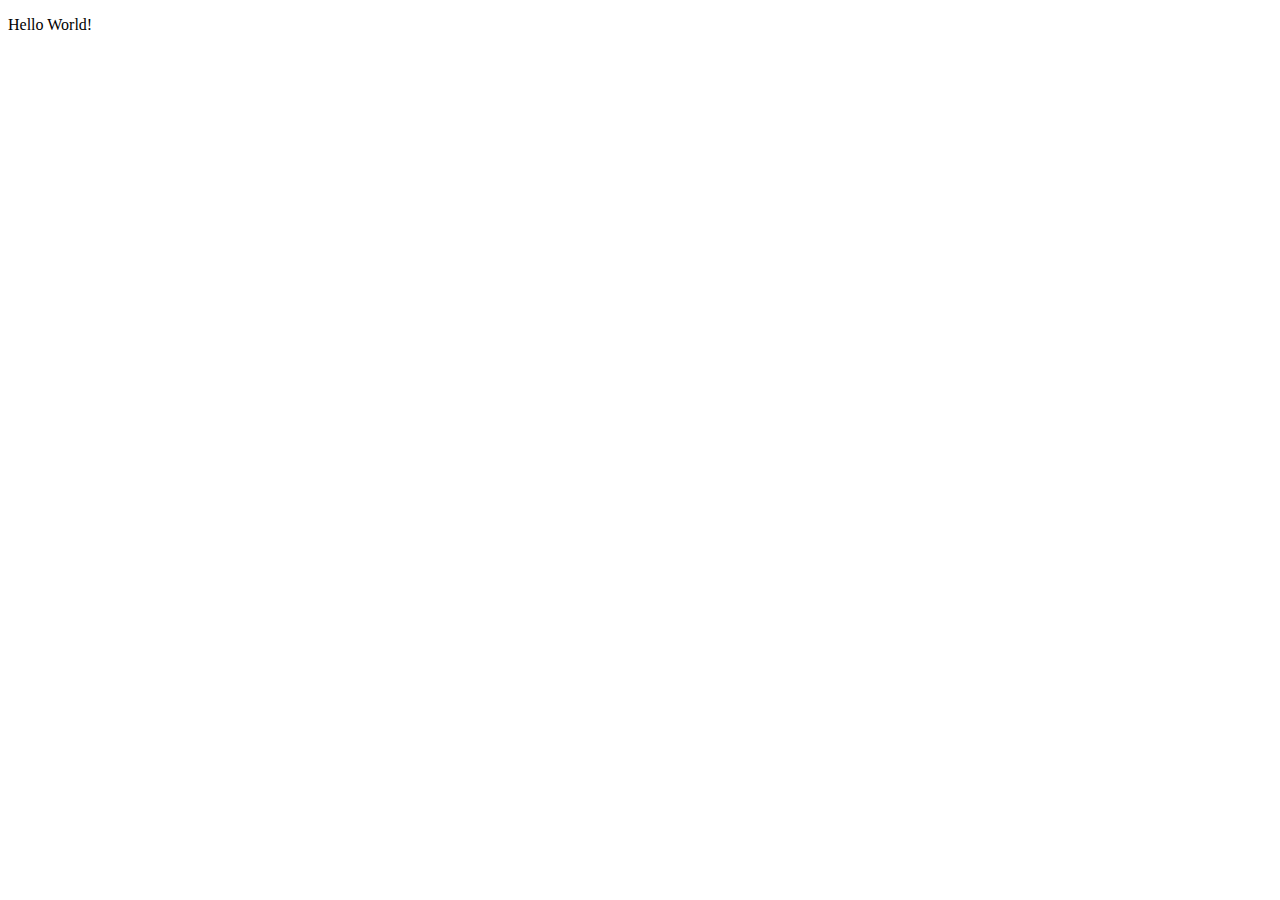
==== blog_post.html @ 4ff0a6c3 "Made changes to index still some part left" ====
<!DOCTYPE html>
<html>
    <head>
        <meta charset="utf-8" />
        <title>Blog Homepage</title>
        <meta name="description" content="Blog-homepage">
        <meta name="author" content="Abhinav Saurav">
        <meta name="viewport" content="width=device-width, initial-scale=1.0">
        
    </head>
    <body>
        <p>Hello World!</p>
    </body>
</html>
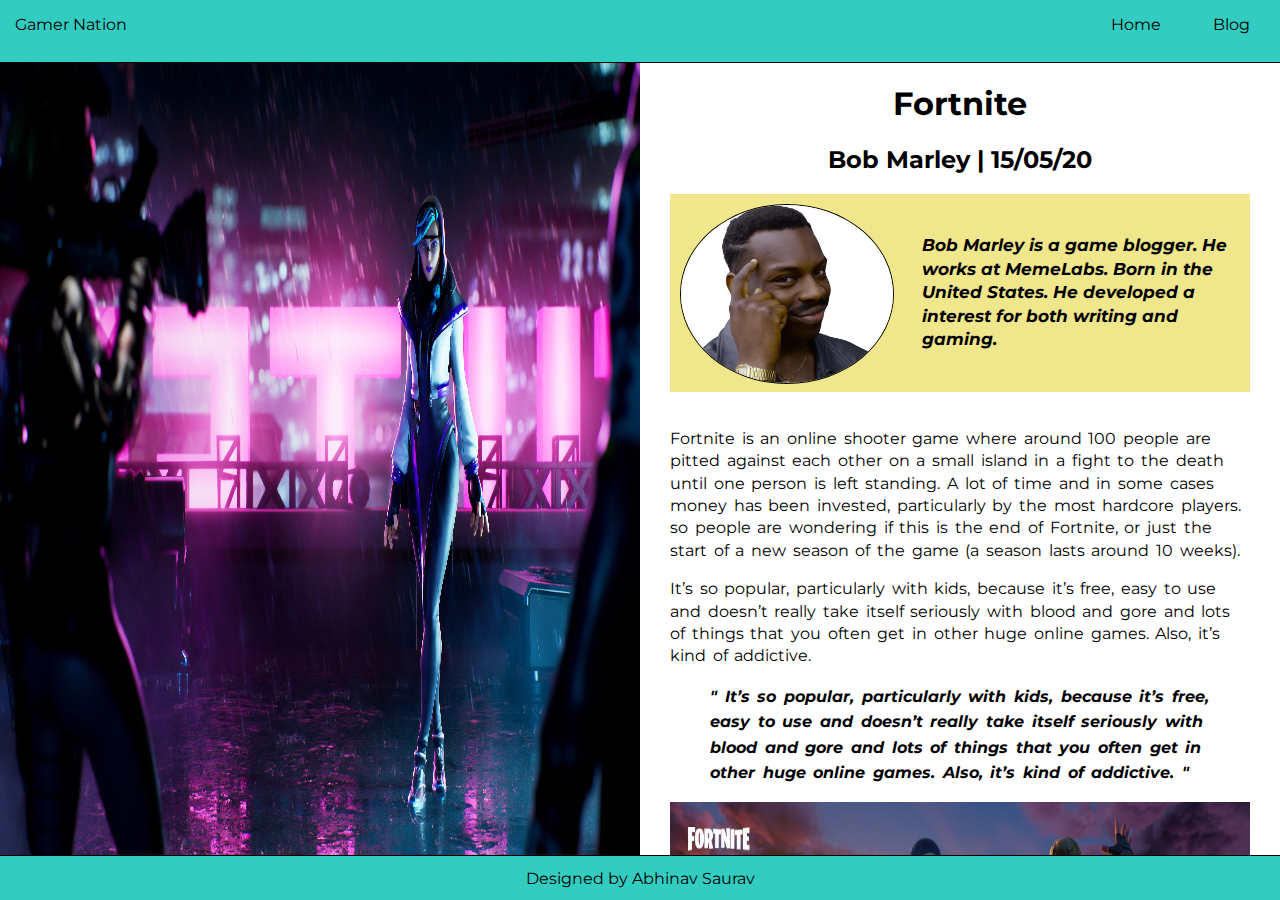
==== commit 1aa885e2: "All Done! Completed Everything" ====
--- a/blog_post.html
+++ b/blog_post.html
@@ -1,14 +1,102 @@
 <!DOCTYPE html>
-<html>
+<html lang="en">
     <head>
         <meta charset="utf-8" />
-        <title>Blog Homepage</title>
-        <meta name="description" content="Blog-homepage">
+        <title>Blog Post</title>
+        <meta name="description" content="Blog-post">
         <meta name="author" content="Abhinav Saurav">
         <meta name="viewport" content="width=device-width, initial-scale=1.0">
-        
+        <link rel="stylesheet" href="css/style.css" />
+        <link rel="stylesheet" href="css/blog_post.css"/>
+        <link href="https://fonts.googleapis.com/css2?family=Montserrat&display=swap" rel="stylesheet">
     </head>
     <body>
-        <p>Hello World!</p>
+        <div class="container box">
+            <header class="header box">
+                <nav>
+                    <div class="head-container">
+                        <div class="head-content1">Gamer Nation</div>
+                        <div class="head-content2">
+                            <a href="index.html">Home</a>
+                        </div>
+                        <div class="head-content3">
+                            <a href="blog_post.html">Blog</a>
+                        </div>
+                    </div>
+                </nav>
+            </header>
+            <div class="nested-container-blog-post box">
+                <div class="game-pic">
+                    <img src="image/fortnite3.jpg" alt="fortnite-pic"/>
+                </div>
+                <div class="game-blog">
+                    <div class="game-blog-header">
+                        <h1>Fortnite</h1>
+                        <h2>Bob Marley | 15/05/20</h2>
+                    </div>
+                    <div class="game-blog-author">
+                        <div class="author-image">
+                            <img src="image/author.jpg" alt="author" />
+                        </div>
+                        <div class="author-data">
+                            <h3>
+                                <p>
+                                    Bob Marley is a game blogger. He works at MemeLabs.
+                                    Born in the United States. He developed a interest for 
+                                    both writing and gaming.
+                                </p>
+                            </h3>
+                        </div>
+                    </div>
+                    <div class="game-blog-content">
+                        <section class="text-content">
+                            <p>
+                                Fortnite is an online shooter game where around 100 people are pitted against each other on a small island in a fight to the death until one person is left standing.
+                                A lot of time and in some cases money has been invested, particularly by the most hardcore players.
+                                so people are wondering if this is the end of Fortnite, or just the start of a new season of the 
+                                game (a season lasts around 10 weeks).
+                            </p>
+                            <p>
+                                It’s so popular, particularly with kids, 
+                                because it’s free, easy to use and doesn’t really take itself seriously with blood and gore and lots of things that you 
+                                often get in other huge online games. Also, it’s kind of addictive.
+                            </p>
+                            <blockquote>
+                                <i>" It’s so popular, particularly with kids, 
+                                because it’s free, easy to use and doesn’t really take itself seriously with blood and gore and lots of things that you 
+                                often get in other huge online games. Also, it’s kind of addictive. "</i>
+                            </blockquote>
+                            <p>
+                                <img src="image/fortnite.jpg" alt="fortnite-bye"/>
+                            </p>
+                            <p>
+                                Epic Games reportedly makes up to about US$300m per month from it. That’s largely from players spending money in the game, on outfits and various items for their characters; as well as from the battle pass system, where people pay at least US$10 (or 950 v-bucks, in the in-game currency) for challenges that allow them to unlock extra content.
+                            </p>
+                            <p>
+                                In terms of how much people invest in the game, it’s less of an issue than loot boxes (where people pay real money for mystery in-game prizes) – but a law firm in Canada recently launched a lawsuit against Epic Games, claiming Fortnite operated in a similar way to slot machines, and was as addictive as cocaine.
+                            </p>
+                            <p>
+                                In July, people competed for US $30m in prize money at the <span>Fortnite world cup</span> – and you’ve probably seen some of the memes for Fortnite without even realising. Do you remember Ted Danson flossing? Yeah that’s Fortnite.
+                            </p>
+                        </section>
+                        <section class="share">
+                            <div id="fb-root"></div>
+                            <script async defer crossorigin="anonymous" src="https://connect.facebook.net/en_US/sdk.js#xfbml=1&version=v7.0"></script>
+                            <div class="fb-share-button same-line" data-href="https://www.facebook.com/" data-layout="button" data-size="small">
+                                <a target="_blank" href="https://www.facebook.com/sharer/sharer.php?u=https%3A%2F%2Fwww.facebook.com%2F&amp;src=sdkpreparse" class="fb-xfbml-parse-ignore">share</a>
+                            </div>
+                            <div class="same-line"><a href="https://twitter.com/share?ref_src=twsrc%5Etfw" class="twitter-share-button" data-show-count="false">Tweet</a>
+                                <script async src="https://platform.twitter.com/widgets.js" charset="utf-8"></script>
+                            </div>
+                            <script src="https://platform.linkedin.com/in.js" type="text/javascript">lang: en_US</script>
+                            <script type="IN/Share" data-url="https://www.linkedin.com"></script>
+                        </section>
+                    </div>
+                </div>
+            </div>    
+            <footer class="footer box">
+                <div class="foot-content disp">Designed by Abhinav Saurav</div>
+            </footer>
+        </div>
     </body>
 </html>--- a/css/style.css
+++ b/css/style.css
@@ -0,0 +1,173 @@
+@import url(header.css);
+@import url(footer.css);
+@import url(textography.css);
+
+body{
+    padding:0;
+    margin:0;
+}
+
+.container{
+    display:grid;
+    grid-template-columns:100%;
+    grid-template-rows:10vh 80vh 10vh;
+    grid-template-areas:
+    "head"
+    "main"
+    "foot"; 
+    
+}
+
+.nested-container{
+    grid-area:main;
+    display:grid;
+    grid-template-columns: 100%;
+    grid-template-rows: 20vh 20vh 20vh 20vh;
+    grid-template-areas:
+        "sbar"
+        "gcard1"
+        "gcard2"
+        "gcard3";
+}
+
+.nested-container-blog-post{
+    grid-area:main;
+    display:grid;
+    grid-template-columns: 100%;
+    grid-template-rows: 20vh 60vh;
+    grid-template-areas: 
+        "pic"
+        "author"
+    ;
+}
+
+img{
+    width:100vw;
+    max-height:100%;
+    height:88vh;
+}
+
+
+.categories{
+    grid-area:sbar;
+    border-left:1px solid black;
+    border-right:1px solid black;
+    background-color: rgb(208, 233, 240);
+    display:flex;
+    flex-direction: column;
+    align-items: stretch;
+    justify-items: center;
+    overflow: auto;
+    text-align: center;
+}
+
+.category{
+    border-bottom:1px solid black;
+    padding: 8px;
+}
+
+.game-fortnite{
+    grid-area:gcard1;
+    background-image: url(../image/fortnite2.png);
+    background-repeat: round;
+    background-size: 100% 100%;
+    display:flex;
+    flex-direction: column;
+    flex-wrap: wrap;
+    border:1px solid rgb(241, 241, 214);
+    justify-content: center;
+    align-items: center;
+    
+}
+
+.game-r6s{
+    grid-area:gcard2;
+    background-image: url(../image/r6s.jpg);
+    background-size: 100% 100%;
+    background-repeat: round;
+    display:flex;
+    flex-direction: column;
+    flex-wrap: wrap;
+    border:1px solid rgb(241, 241, 214);
+    justify-content: center;
+    align-items: center;
+}
+
+.game-minecraft{
+    grid-area:gcard3;
+    background-image: url(../image/minecraft2.jpg);
+    background-size: 100% 100%;
+    background-repeat: round;
+    display:flex;
+    flex-direction: column;
+    flex-wrap: wrap;
+    border:1px solid rgb(241, 241, 214);
+    justify-content: center;
+    align-items: center;
+}
+
+.game-box-text{
+    width: 50%;
+    border:1px solid white;
+    color:white;
+    font-weight: bold;
+    border-radius: 10px;
+    text-align:center;
+    padding:0 10px 0 10px;
+    font-size: 0.5em;
+    padding-bottom:1px;
+}
+
+@media(min-width:900px){
+    .container{
+        display:grid;
+        grid-template-columns:100%;
+        grid-template-rows:7vh 88vh 5vh;
+        grid-template-areas:
+        "head"
+        "main"
+        "foot";
+    }
+ 
+    .nested-container{
+        grid-area:main;
+        display:grid;
+        grid-template-columns:10% 10% 20% 20% 20% 20%;
+        grid-template-rows:44vh 44vh;
+        grid-template-areas:
+        "sbar sbar gcard1 gcard1 gcard1 gcard1"
+        "sbar sbar gcard2 gcard2 gcard3 gcard3";
+    }
+
+    .nested-container-blog-post{
+        grid-area:main;
+        display:grid;
+        grid-template-columns: 50% 50%;
+        grid-template-rows: 88vh;
+        grid-template-areas: 
+            "pic author";
+    }
+    
+    img{
+        max-width:100%;
+        height:88vh;
+    }
+
+    .game-box-text{
+        width: 50%;
+        border:1px solid white;
+        color:white;
+        font-weight: bold;
+        border-radius: 10px;
+        text-align:center;
+        padding:10px;
+        font-size: 1.1em;
+        line-height: 1.2;
+    }
+}
+
+
+.game-box-text:hover{
+    box-shadow: 4px 8px 8px 4px rgba(255, 255, 255, 0.295), 0 6px 20px 0 rgba(255, 255, 255, 0.19);
+    background-color: rgba(0,0,0, 0.4);
+}
--- a/css/blog_post.css
+++ b/css/blog_post.css
@@ -0,0 +1,78 @@
+.game-pic{
+    grid-area:pic;
+}
+
+.game-blog{
+    grid-area:author;
+    display: grid;
+    grid-template-rows: auto 22vh auto;
+    grid-template-columns: 100%;
+    grid-template-areas: 
+        "title"
+        "author"
+        "content";
+    overflow:auto;
+    justify-content: center;
+    padding:0 10px 0 10px;
+    
+}
+.game-blog-header{
+    grid-area: title;
+}
+
+.game-blog-author{
+    grid-area: author;
+    display:grid;
+    grid-template-columns: 40% 60%;
+    grid-template-rows: 100%;
+    grid-template-areas:
+        "img bio";
+    padding:0px 20px 0px 20px;
+    
+
+}
+
+.author-image{
+    grid-area:img;
+    justify-content: center;
+    padding:10px;
+    background-color: khaki;
+}
+
+.author-data{
+    grid-area:bio;
+    display: flex;
+    align-items: center;
+    justify-content: center;
+    padding: 20px;
+    background-color: khaki;
+}
+
+.author-image > img{
+    border:1px solid black;
+    border-radius: 100%;
+    max-width: 100%;
+    max-height: 100%;
+}
+
+.game-blog-content{
+    grid-area: content;
+    padding: 20px 20px 10px 20px;
+}
+
+.text-content p img {
+    max-width: 100%;
+    height: 50vh;
+}
+
+.share{
+    text-align: center;
+}
+
+.same-line{
+    display:inline-block;
+}
+
+.twitter-share-button[style]{ 
+    vertical-align: text-bottom !important;
+}